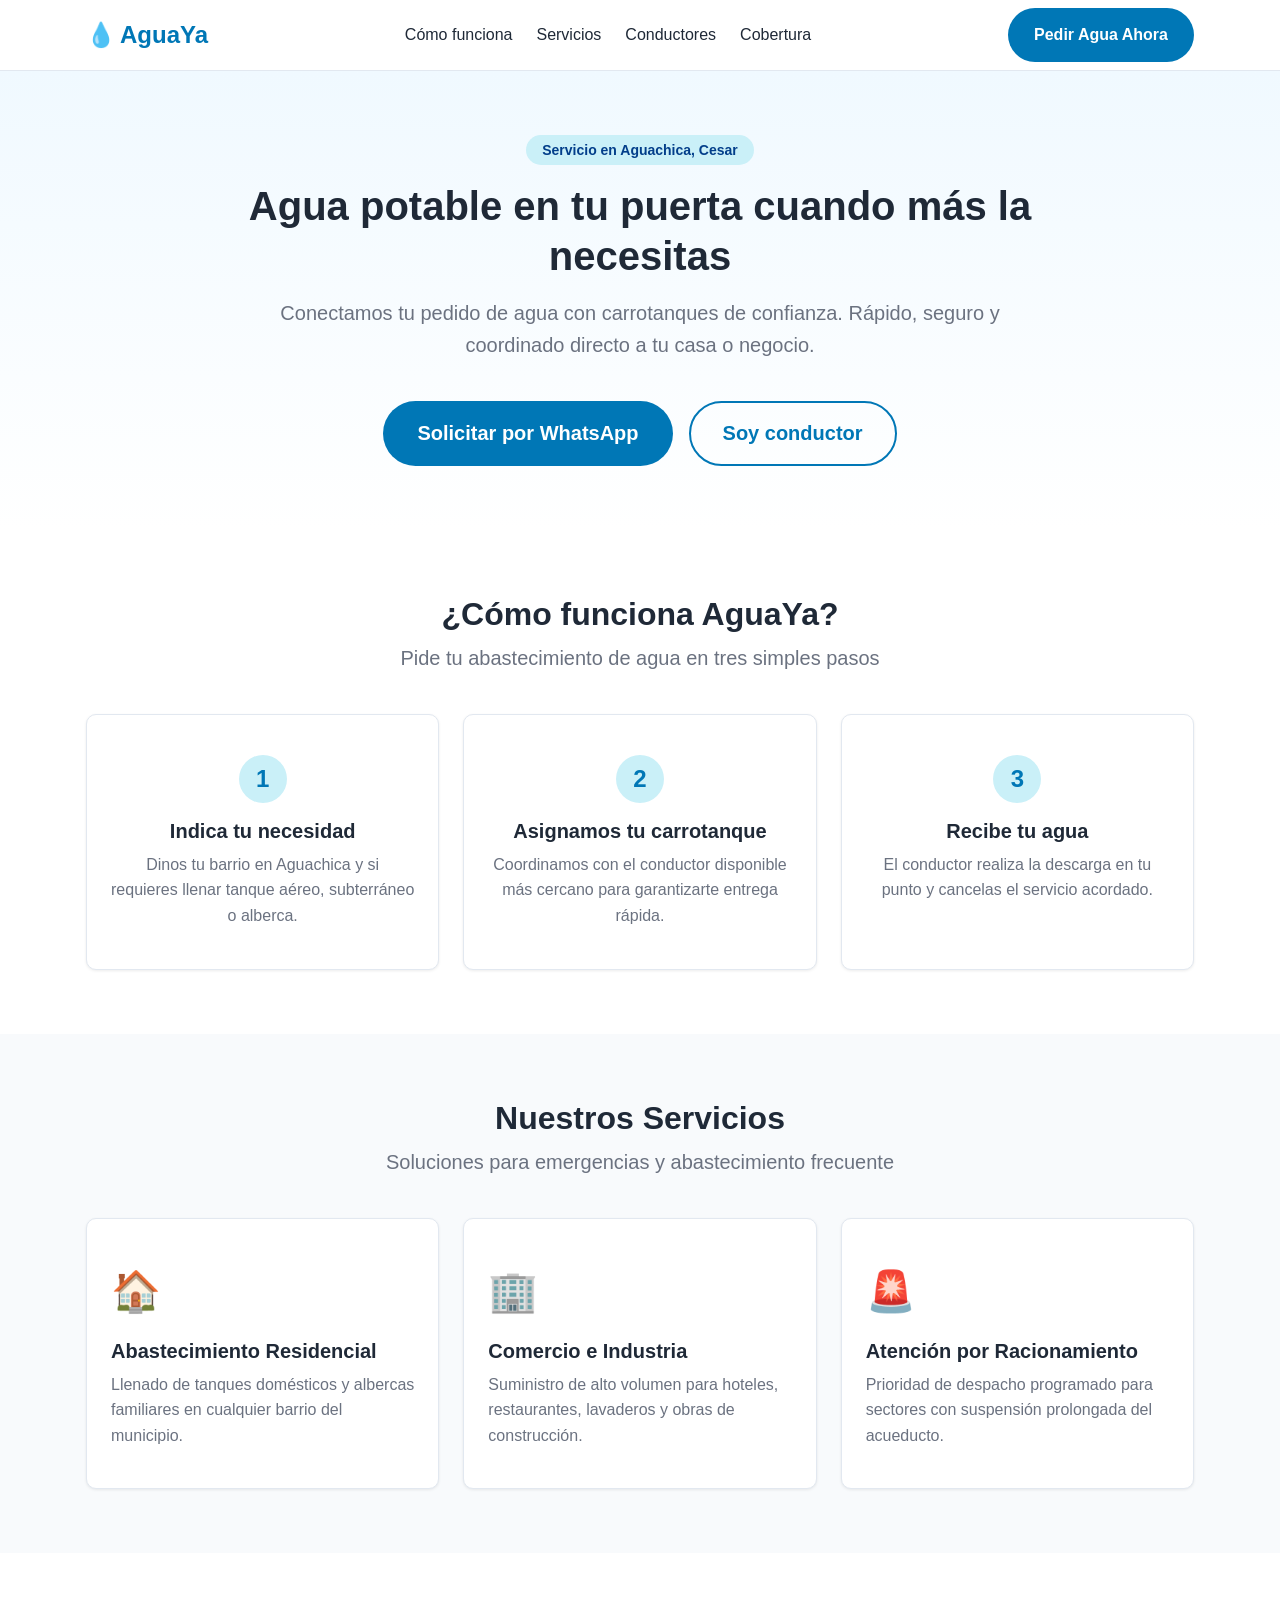
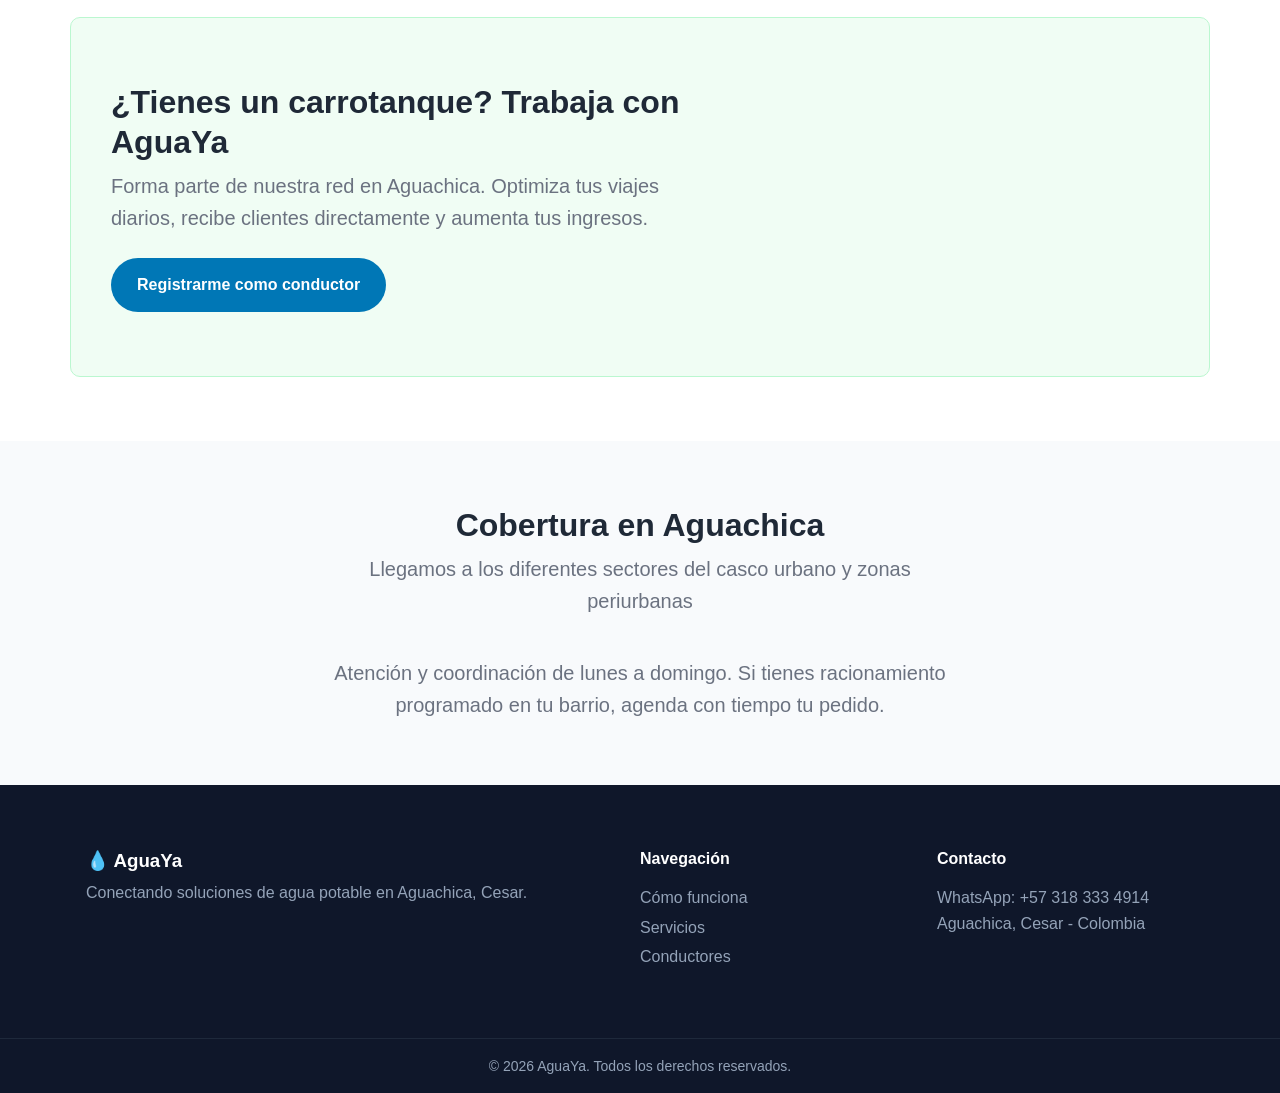
==== frontend/index.html @ 8d47827a "feat(frontend): implementar factory para acciones dinamicas de whatsapp" ====
<!DOCTYPE html>
<!-- 
  ¿Qué es?
  Declaración del tipo de documento HTML5 e idioma de la página.
  ¿De qué se encarga?
  Indica al navegador que use el estándar moderno HTML5 y que el contenido principal está en español.
-->
<html lang="es">
<head>
  <!-- Juego de caracteres UTF-8: permite tildes, signos de puntuación y caracteres en español -->
  <meta charset="UTF-8">

  <!-- Viewport: fundamental para diseño responsive. Asegura que la escala se adapte al ancho de pantalla del móvil -->
  <meta name="viewport" content="width=device-width, initial-scale=1.0">

  <title>AguaYa | Abastecimiento de Agua en Aguachica</title>
  
  <!-- 
    ENLACES A HOJAS DE ESTILO EXTERNAS (Modularización CSS)
    ¿De qué se encarga cada una?
    1. reset.css: Elimina márgenes y comportamientos inconsistentes entre navegadores.
    2. variables.css: Almacena colores de marca, tipografías y espaciados estándar.
    3. global.css: Define fuentes globales, etiquetas base y utilidades.
    4. layout.css: Controla la estructura general, contenedores y cuadrículas (grid).
    5. components.css: Estiliza elementos interactivos (botones, tarjetas, barra superior).
    6. responsive.css: Reglas para adaptar la apariencia en pantallas móviles y tablets.
  -->
  <link rel="stylesheet" href="css/reset.css">
  <link rel="stylesheet" href="css/variables.css">
  <link rel="stylesheet" href="css/global.css">
  <link rel="stylesheet" href="css/layout.css">
  <link rel="stylesheet" href="css/components.css">
  <link rel="stylesheet" href="css/responsive.css">
</head>
<body>

  <!-- ==========================================================================
       1. BARRA DE NAVEGACIÓN (Navbar)
       ¿Qué es? Encabezado fijo o superior de la página.
       ¿De qué se encarga? Permite al usuario identificar la marca, navegar por las
       secciones clave mediante enlaces ancla (#) y tener acceso inmediato al pedido de agua.
       ========================================================================== -->
  <header class="navbar" id="inicio">
    <div class="container navbar__container">
      
      <!-- Logotipo de la marca con enlace para volver al inicio -->
      <a href="#inicio" class="navbar__logo">
        <span class="navbar__logo-icon">💧</span> AguaYa
      </a>

      <!-- Menú de navegación anclado a las distintas secciones de la misma página -->
      <nav class="navbar__menu">
        <a href="#como-funciona" class="navbar__link">Cómo funciona</a>
        <a href="#servicios" class="navbar__link">Servicios</a>
        <a href="#conductores" class="navbar__link">Conductores</a>
        <a href="#cobertura" class="navbar__link">Cobertura</a>
      </nav>

      <!-- Botón de llamada a la acción (CTA) directo a WhatsApp con mensaje precargado -->
      <button type="button" class="btn btn--primary navbar__cta" data-wa-action="request_service">
        Pedir Agua Ahora
      </button>

    </div>
  </header>

  <main>
    <!-- ==========================================================================
         2. SECCIÓN HERO (Encabezado Principal)
         ¿Qué es? La primera pantalla visible al entrar a la web.
         ¿De qué se encarga? Captar la atención en menos de 5 segundos, comunicar el
         propósito de AguaYa y ofrecer las acciones prioritarias (pedir agua o unirse como conductor).
         ========================================================================== -->
    <section class="hero">
      <div class="container hero__container">
        <div class="hero__content">
          
          <!-- Insignia de contexto local para generar cercanía y confianza en Aguachica -->
          <span class="badge">Servicio en Aguachica, Cesar</span>
          
          <!-- Propuesta de valor principal -->
          <h1 class="hero__title">Agua potable en tu puerta cuando más la necesitas</h1>
          
          <p class="hero__description">
            Conectamos tu pedido de agua con carrotanques de confianza. Rápido, seguro y coordinado directo a tu casa o negocio.
          </p>

          <!-- Acciones principales: clientes por WhatsApp y conductores -->
          <div class="hero__actions">
            <button type="button" class="btn btn--primary btn--large" data-wa-action="request_service">
              Solicitar por WhatsApp
            </button>
            <a href="#conductores" class="btn btn--secondary btn--large">
              Soy conductor
            </a>
          </div>

        </div>
      </div>
    </section>

    <!-- ==========================================================================
         3. CÓMO FUNCIONA
         ¿Qué es? Guía visual del proceso del servicio.
         ¿De qué se encarga? Reducir la incertidumbre del usuario mostrando que
         el servicio se solicita y recibe en solo 3 pasos directos.
         ========================================================================== -->
    <section class="section how-it-works" id="como-funciona">
      <div class="container">
        <h2 class="section__title">¿Cómo funciona AguaYa?</h2>
        <p class="section__subtitle">Pide tu abastecimiento de agua en tres simples pasos</p>
        
        <div class="grid grid--3">
          <!-- Paso 1: Información inicial del cliente -->
          <article class="card-step">
            <div class="card-step__number">1</div>
            <h3 class="card-step__title">Indica tu necesidad</h3>
            <p class="card-step__text">Dinos tu barrio en Aguachica y si requieres llenar tanque aéreo, subterráneo o alberca.</p>
          </article>

          <!-- Paso 2: Intermediación y despacho -->
          <article class="card-step">
            <div class="card-step__number">2</div>
            <h3 class="card-step__title">Asignamos tu carrotanque</h3>
            <p class="card-step__text">Coordinamos con el conductor disponible más cercano para garantizarte entrega rápida.</p>
          </article>

          <!-- Paso 3: Entrega y pago -->
          <article class="card-step">
            <div class="card-step__number">3</div>
            <h3 class="card-step__title">Recibe tu agua</h3>
            <p class="card-step__text">El conductor realiza la descarga en tu punto y cancelas el servicio acordado.</p>
          </article>
        </div>
      </div>
    </section>

    <!-- ==========================================================================
         4. SERVICIOS
         ¿Qué es? Catálogo o desglose de las modalidades de abastecimiento.
         ¿De qué se encarga? Clarificar que el servicio atiende tanto necesidades
         hogareñas comunes como requerimientos de mayor volumen o contingencias.
         ========================================================================== -->
    <section class="section section--alt services" id="servicios">
      <div class="container">
        <h2 class="section__title">Nuestros Servicios</h2>
        <p class="section__subtitle">Soluciones para emergencias y abastecimiento frecuente</p>

        <div class="grid grid--3">
          <!-- Servicio 1: Casas / Hogares -->
          <div class="card-service">
            <div class="card-service__icon">🏠</div>
            <h3 class="card-service__title">Abastecimiento Residencial</h3>
            <p class="card-service__text">Llenado de tanques domésticos y albercas familiares en cualquier barrio del municipio.</p>
          </div>

          <!-- Servicio 2: Empresas / Negocios -->
          <div class="card-service">
            <div class="card-service__icon">🏢</div>
            <h3 class="card-service__title">Comercio e Industria</h3>
            <p class="card-service__text">Suministro de alto volumen para hoteles, restaurantes, lavaderos y obras de construcción.</p>
          </div>

          <!-- Servicio 3: Contingencias por suspensión de acueducto -->
          <div class="card-service">
            <div class="card-service__icon">🚨</div>
            <h3 class="card-service__title">Atención por Racionamiento</h3>
            <p class="card-service__text">Prioridad de despacho programado para sectores con suspensión prolongada del acueducto.</p>
          </div>
        </div>
      </div>
    </section>

    <!-- ==========================================================================
         5. SECCIÓN PARA CONDUCTORES
         ¿Qué es? Bloque de captación de oferta (carrotanqueros).
         ¿De qué se encarga? Reclutar conductores para expandir la red de servicio
         y asegurar disponibilidad de viajes en Aguachica.
         ========================================================================== -->
    <section class="section drivers" id="conductores">
      <div class="container drivers__container">
        <div class="drivers__content">
          <h2 class="section__title section__title--left">¿Tienes un carrotanque? Trabaja con AguaYa</h2>
          <p class="drivers__text">
            Forma parte de nuestra red en Aguachica. Optimiza tus viajes diarios, recibe clientes directamente y aumenta tus ingresos.
          </p>
          <!-- Botón para conductores con ID para enlace dinámico -->
          <button type="button" class="btn btn--primary" data-wa-action="driver_register">
            Registrarme como conductor
          </button>
        </div>
      </div>
    </section>

    <!-- ==========================================================================
         6. COBERTURA LOCAL
         ¿Qué es? Información sobre el radio de operación geográfica.
         ¿De qué se encarga? Informar a los vecinos de Aguachica que el servicio
         cubre toda la zona y anticipar la gestión de pedidos ante cortes programados.
         ========================================================================== -->
    <section class="section section--alt coverage" id="cobertura">
      <div class="container text-center">
        <h2 class="section__title">Cobertura en Aguachica</h2>
        <p class="section__subtitle">Llegamos a los diferentes sectores del casco urbano y zonas periurbanas</p>
        <p class="coverage__info">
          Atención y coordinación de lunes a domingo. Si tienes racionamiento programado en tu barrio, agenda con tiempo tu pedido.
        </p>
      </div>
    </section>
  </main>

  <!-- ==========================================================================
       7. PIE DE PÁGINA (Footer)
       ¿Qué es? El cierre inferior de la plataforma.
       ¿De qué se encarga? Proporcionar enlaces rápidos de navegación, datos de contacto
       directo y los créditos legales de la plataforma.
       ========================================================================== -->
  <footer class="footer">
    <div class="container footer__container">
      
      <!-- Identidad y resumen -->
      <div class="footer__brand">
        <h3>💧 AguaYa</h3>
        <p>Conectando soluciones de agua potable en Aguachica, Cesar.</p>
      </div>

      <!-- Accesos rápidos secundarios -->
      <div class="footer__links">
        <h4>Navegación</h4>
        <ul>
          <li><a href="#como-funciona">Cómo funciona</a></li>
          <li><a href="#servicios">Servicios</a></li>
          <li><a href="#conductores">Conductores</a></li>
        </ul>
      </div>

      <!-- Canales de contacto -->
      <div class="footer__contact">
        <h4>Contacto</h4>
        <p>WhatsApp: +57 318 333 4914</p>
        <p>Aguachica, Cesar - Colombia</p>
      </div>

    </div>
    
    <!-- Franja de derechos de autor -->
    <div class="footer__bottom">
      <p>&copy; 2026 AguaYa. Todos los derechos reservados.</p>
    </div>
  </footer>
  <script type="module" src="js/modules/home.js"></script>
</body>
</html>
---- frontend/css/variables.css ----
/* ==========================================================================
   VARIABLES GLOBALES (Design Tokens) - AguaYa
   ¿Qué es?
   Un archivo centralizado de variables nativas de CSS (:root).
   
   ¿De qué se encarga?
   Define los valores estándar reutilizables (colores de identidad, fuentes, 
   sombras, radios de borde y espaciados).
   
   ¿Por qué se hace así?
   Garantiza coherencia visual. Si en el futuro se decide cambiar el tono de 
   azul o la tipografía, solo se modifica aquí una sola vez y el cambio se 
   refleja de inmediato en toda la aplicación sin tocar cada clase.
   ========================================================================== */

:root {
  /* --- PALETA DE COLORES INSTITUCIONAL --- */
  
  /* Azul principal: Representa agua, confianza y pureza. Se usa en botones de acción y destacados */
  --color-primary: #0077b6;
  
  /* Azul oscuro: Efecto hover al pasar el cursor sobre elementos interactivos */
  --color-primary-hover: #023e8a;

  /* Celeste brillante: Acentos visuales e insignias secundarias */
  --color-accent: #00b4d8;
  
  /* Fondo suave del acento: Usado en pastillas/badges de información */
  --color-accent-light: #caf0f8;

  /* Verde WhatsApp: Canal principal de contacto y conversión en Aguachica */
  --color-whatsapp: #25d366;
  --color-whatsapp-hover: #1eb857;

  /* Tonos neutros para fondos y textos legibles */
  --color-text-main: #1f2937;       /* Gris carbón oscuro para lectura cómoda */
  --color-text-muted: #6b7280;      /* Gris intermedio para subtítulos y descripciones */
  --color-bg-light: #ffffff;        /* Blanco base de fondo */
  --color-bg-alt: #f8fafc;          /* Gris muy tenue para alternar secciones visualmente */
  --color-border: #e2e8f0;          /* Líneas divisorias y bordes de tarjetas */

  /* --- TIPOGRAFÍA --- */
  
  /* Pila de fuentes del sistema: Carga ultra rápida sin depender de fuentes externas en zonas de baja señal */
  --font-family-base: -apple-system, BlinkMacSystemFont, "Segoe UI", Roboto, Helvetica, Arial, sans-serif;

  /* Escala tipográfica armónica */
  --font-size-sm: 0.875rem;   /* ~14px: Textos legales, fechas y badges */
  --font-size-base: 1rem;     /* ~16px: Texto estándar de lectura */
  --font-size-lg: 1.25rem;    /* ~20px: Subtítulos destacados */
  --font-size-xl: 1.5rem;     /* ~24px: Títulos de tarjetas y módulos */
  --font-size-2xl: 2rem;      /* ~32px: Títulos de secciones */
  --font-size-3xl: 2.5rem;    /* ~40px: Titular principal del Hero */

  /* --- ESPACIADOS Y MAQUETACIÓN --- */
  
  /* Escala de espaciado modular para márgenes (margin) y rellenos (padding) */
  --spacing-xs: 0.25rem;  /* 4px */
  --spacing-sm: 0.5rem;   /* 8px */
  --spacing-md: 1rem;     /* 16px */
  --spacing-lg: 1.5rem;   /* 24px */
  --spacing-xl: 2.5rem;   /* 40px */
  --spacing-2xl: 4rem;    /* 64px */

  /* Ancho máximo de contenido para que no se estire de forma infinita en pantallas grandes */
  --container-max-width: 1140px;

  /* --- FORMAS, BORDES Y SOMBRAS --- */
  
  /* Redondeo de esquinas */
  --border-radius-sm: 6px;       /* Tarjetas pequeñas y cajas de texto */
  --border-radius-md: 10px;      /* Tarjetas de servicios y contenedores */
  --border-radius-pill: 50px;    /* Botones y pastillas redondas */

  /* Sombras para dar profundidad y relieve a los elementos interactivos */
  --shadow-sm: 0 1px 3px rgba(0, 0, 0, 0.08);
  --shadow-md: 0 4px 6px -1px rgba(0, 0, 0, 0.1), 0 2px 4px -1px rgba(0, 0, 0, 0.06);

  /* Transición fluida para efectos al pasar el cursor (hover) */
  --transition-normal: all 0.2s ease-in-out;
}
---- frontend/css/global.css ----
/* ==========================================================================
   ESTILOS GLOBALES - AguaYa
   ¿Qué es?
   Reglas de estilo de alto nivel aplicadas a todo el documento HTML.
   
   ¿De qué se encarga?
   Define la tipografía por defecto, el interlineado, los colores base de lectura,
   los encabezados (h1, h2, h3, h4) y clases de utilidad reutilizables.
   
   ¿Por qué se hace así?
   Asegura coherencia tipográfica en todas las páginas sin repetir reglas en
   múltiples selectores. Consume las variables creadas en variables.css.
   ========================================================================== */

/* 
   Cuerpo principal de la web:
   ¿De qué se encarga? Establece la fuente del sistema, tamaño base (16px), 
   altura de línea óptima para lectura y colores de fondo y texto por defecto.
*/
body {
  font-family: var(--font-family-base);
  font-size: var(--font-size-base);
  line-height: 1.6;
  color: var(--color-text-main);
  background-color: var(--color-bg-light);
}

/* 
   Encabezados (Títulos y Subtítulos):
   ¿De qué se encarga? Unifica el peso de la letra y reduce el interlineado 
   para evitar que títulos largos se vean demasiado separados entre líneas.
*/
h1, h2, h3, h4 {
  color: var(--color-text-main);
  line-height: 1.25;
  font-weight: 700;
}

/* 
   Clase de utilidad: Alineación centrada
   ¿De qué se encarga? Permite centrar textos o bloques cuando una sección lo requiere.
*/
.text-center {
  text-align: center;
}

/* 
   Componente visual: Insignia de contexto local (.badge)
   ¿Qué es? La pequeña pastilla de color situada sobre el título principal en el Hero.
   ¿De qué se encarga? Resalta visualmente que el servicio opera en Aguachica, Cesar,
   creando confianza y pertenencia local de inmediato.
*/
.badge {
  display: inline-block;
  padding: var(--spacing-xs) var(--spacing-md);
  background-color: var(--color-accent-light);
  color: var(--color-primary-hover);
  border-radius: var(--border-radius-pill);
  font-size: var(--font-size-sm);
  font-weight: 600;
  margin-bottom: var(--spacing-md);
}
---- frontend/css/layout.css ----
/* ==========================================================================
   LAYOUT Y ESTRUCTURA GENERAL - AguaYa
   ¿Qué es?
   El esqueleto que organiza los anchos, márgenes de sección y distribuciones
   en columnas de la página.
   
   ¿De qué se encarga?
   1. Centrar el contenido dentro de un ancho máximo (.container).
   2. Dar espacio vertical consistente entre secciones (.section).
   3. Organizar las tarjetas de servicios y pasos en cuadrículas (.grid).
   
   ¿Por qué se hace así?
   Separa la estructura espacial del diseño de los componentes individuales,
   haciendo que el sitio sea ordenado y predecible.
   ========================================================================== */

/* 
   Contenedor principal (.container):
   ¿De qué se encarga? Centra el contenido horizontalmente (margin: 0 auto) 
   y le pone un tope de ancho (1140px) para que en monitores grandes la página 
   no se estire de forma incómoda a la vista. El padding lateral evita que 
   el texto toque los bordes de la pantalla.
*/
.container {
  width: 100%;
  max-width: var(--container-max-width);
  margin-left: auto;
  margin-right: auto;
  padding-left: var(--spacing-md);
  padding-right: var(--spacing-md);
}

/* 
   Espaciado de secciones (.section):
   ¿De qué se encarga? Proporciona un respiro visual vertical (arriba y abajo) 
   a cada bloque de la landing (Servicios, Cómo funciona, etc.).
*/
.section {
  padding-top: var(--spacing-2xl);
  padding-bottom: var(--spacing-2xl);
}

/* 
   Sección con fondo alternativo (.section--alt):
   ¿De qué se encarga? Rompe la monotonía del fondo blanco aplicando un gris muy suave,
   ayudando al usuario a distinguir visualmente cuándo termina un bloque y empieza otro.
*/
.section--alt {
  background-color: var(--color-bg-alt);
}

/* 
   Títulos y subtítulos de sección:
   ¿De qué se encarga? Da jerarquía y consistencia visual a los encabezados
   de "¿Cómo funciona?", "Servicios", etc.
*/
.section__title {
  font-size: var(--font-size-2xl);
  text-align: center;
  margin-bottom: var(--spacing-sm);
  color: var(--color-text-main);
}

/* Modificador para cuando el título de sección deba alinearse a la izquierda */
.section__title--left {
  text-align: left;
}

.section__subtitle {
  font-size: var(--font-size-lg);
  color: var(--color-text-muted);
  text-align: center;
  max-width: 650px;
  margin-left: auto;
  margin-right: auto;
  margin-bottom: var(--spacing-xl);
}

/* 
   Sistema de cuadrícula (.grid):
   ¿De qué se encarga? Usa CSS Grid moderno para ubicar las tarjetas de pasos 
   y servicios una al lado de otra en columnas ordenadas de igual tamaño.
*/
.grid {
  display: grid;
  gap: var(--spacing-lg);
}

/* Cuadrícula de 3 columnas para pantallas de escritorio */
.grid--3 {
  grid-template-columns: repeat(3, 1fr);
}
---- frontend/css/components.css ----
/* ==========================================================================
   COMPONENTES DE LA INTERFAZ - AguaYa
   ¿Qué es?
   El catálogo de piezas visuales e interactivas de la aplicación (UI Components).
   
   ¿De qué se encarga?
   Estiliza los botones (.btn), la barra de navegación (.navbar), el encabezado (.hero),
   las tarjetas de pasos (.card-step), las tarjetas de servicios (.card-service),
   el bloque de conductores y el pie de página (.footer).
   
   ¿Por qué se hace así?
   Sigue la metodología de diseño modular (BEM-like). Cada componente es independiente,
   lo que facilita reutilizar un botón o una tarjeta en cualquier otra página del sistema.
   ========================================================================== */

/* --------------------------------------------------------------------------
   1. BOTONES (.btn)
   ¿De qué se encarga? Da formato a los enlaces y botones clicables, controlando
   márgenes internos, bordes redondeados y transiciones al pasar el cursor.
   -------------------------------------------------------------------------- */
.btn {
  display: inline-flex;
  align-items: center;
  justify-content: center;
  padding: 0.75rem 1.5rem;
  border-radius: var(--border-radius-pill);
  font-weight: 600;
  text-align: center;
  cursor: pointer;
  transition: var(--transition-normal);
  border: 2px solid transparent;
}

/* Botón primario: Conexión principal hacia WhatsApp y acciones destacadas */
.btn--primary {
  background-color: var(--color-primary);
  color: #ffffff;
}

.btn--primary:hover {
  background-color: var(--color-primary-hover);
  transform: translateY(-2px);
  box-shadow: var(--shadow-md);
}

/* Botón secundario: Contorno sutil para acciones alternas (ej. "Soy conductor") */
.btn--secondary {
  background-color: transparent;
  border-color: var(--color-primary);
  color: var(--color-primary);
}

.btn--secondary:hover {
  background-color: var(--color-accent-light);
  transform: translateY(-2px);
}

/* Modificador de tamaño grande para llamadas a la acción en la sección Hero */
.btn--large {
  padding: 0.9rem 2rem;
  font-size: var(--font-size-lg);
}


/* --------------------------------------------------------------------------
   2. BARRA DE NAVEGACIÓN (.navbar)
   ¿De qué se encarga? Mantiene la cabecera limpia, fija en la parte superior,
   con logo a la izquierda, menú centrado y botón de acción a la derecha.
   -------------------------------------------------------------------------- */
.navbar {
  background-color: var(--color-bg-light);
  border-bottom: 1px solid var(--color-border);
  position: sticky;
  top: 0;
  z-index: 1000; /* Asegura que la barra quede por encima del contenido al hacer scroll */
  padding: var(--spacing-sm) 0;
}

.navbar__container {
  display: flex;
  align-items: center;
  justify-content: space-between;
}

.navbar__logo {
  font-size: var(--font-size-xl);
  font-weight: 700;
  color: var(--color-primary);
  display: flex;
  align-items: center;
  gap: var(--spacing-xs);
}

.navbar__menu {
  display: flex;
  gap: var(--spacing-lg);
}

.navbar__link {
  color: var(--color-text-main);
  font-weight: 500;
  transition: var(--transition-normal);
}

.navbar__link:hover {
  color: var(--color-primary);
}


/* --------------------------------------------------------------------------
   3. SECCIÓN HERO (.hero)
   ¿Qué es?
   El encabezado de impacto visual inicial.
   
   ¿De qué se encarga?
   Centra matemática y visualmente todos los textos, la insignia y los botones.
   -------------------------------------------------------------------------- */
.hero {
  padding: var(--spacing-2xl) 0;
  background: linear-gradient(180deg, #f0f9ff 0%, #ffffff 100%);
  width: 100%;
}

/* 
   Contenedor interno del Hero:
   ¿De qué se encarga? Usa flexbox centrado para que todo el bloque hijo
   quede matemáticamente en el medio de la pantalla sin desviaciones.
*/
.hero__container {
  display: flex;
  justify-content: center;
  align-items: center;
}

/* 
   Bloque de contenido del Hero:
   ¿De qué se encarga? Limita el ancho de lectura a 800px para que las líneas
   no sean difíciles de leer y centra explícitamente textos y elementos internos.
*/
.hero__content {
  max-width: 800px;
  width: 100%;
  margin: 0 auto;
  text-align: center;
  display: flex;
  flex-direction: column;
  align-items: center; /* Centra la insignia y los botones en el eje horizontal */
}

.hero__title {
  font-size: var(--font-size-3xl);
  margin-bottom: var(--spacing-md);
  color: var(--color-text-main);
  text-align: center;
}

.hero__description {
  font-size: var(--font-size-lg);
  color: var(--color-text-muted);
  margin-bottom: var(--spacing-xl);
  line-height: 1.6;
  text-align: center;
}

/* 
   Contenedor de botones de acción:
   ¿De qué se encarga? Centra los botones de WhatsApp y Conductor lado a lado.
*/
.hero__actions {
  display: flex;
  justify-content: center;
  align-items: center;
  gap: var(--spacing-md);
  flex-wrap: wrap;
  width: 100%;
}


/* --------------------------------------------------------------------------
   4. TARJETAS DE PASOS (.card-step)
   ¿De qué se encarga? Estiliza los 3 pasos de "¿Cómo funciona?" con un círculo
   numérico distintivo arriba de cada tarjeta.
   -------------------------------------------------------------------------- */
.card-step {
  background-color: var(--color-bg-light);
  padding: var(--spacing-xl) var(--spacing-lg);
  border-radius: var(--border-radius-md);
  border: 1px solid var(--color-border);
  text-align: center;
  box-shadow: var(--shadow-sm);
  transition: var(--transition-normal);
}

.card-step:hover {
  transform: translateY(-4px);
  box-shadow: var(--shadow-md);
}

.card-step__number {
  width: 48px;
  height: 48px;
  margin: 0 auto var(--spacing-md);
  background-color: var(--color-accent-light);
  color: var(--color-primary);
  font-size: var(--font-size-xl);
  font-weight: 700;
  border-radius: 50%;
  display: flex;
  align-items: center;
  justify-content: center;
}

.card-step__title {
  font-size: var(--font-size-lg);
  margin-bottom: var(--spacing-sm);
}

.card-step__text {
  color: var(--color-text-muted);
  font-size: var(--font-size-base);
}


/* --------------------------------------------------------------------------
   5. TARJETAS DE SERVICIOS (.card-service)
   ¿De qué se encarga? Muestra las opciones de abastecimiento (residencial,
   comercio, racionamiento) con ícono llamativo y fondo blanco limpio.
   -------------------------------------------------------------------------- */
.card-service {
  background-color: var(--color-bg-light);
  padding: var(--spacing-xl) var(--spacing-lg);
  border-radius: var(--border-radius-md);
  border: 1px solid var(--color-border);
  box-shadow: var(--shadow-sm);
  transition: var(--transition-normal);
}

.card-service:hover {
  border-color: var(--color-accent);
  box-shadow: var(--shadow-md);
  transform: translateY(-4px);
}

.card-service__icon {
  font-size: 2.5rem;
  margin-bottom: var(--spacing-md);
}

.card-service__title {
  font-size: var(--font-size-lg);
  margin-bottom: var(--spacing-sm);
}

.card-service__text {
  color: var(--color-text-muted);
}


/* --------------------------------------------------------------------------
   6. SECCIÓN DE CONDUCTORES (.drivers)
   ¿De qué se encarga? Contenedor destacado con borde azul suave e invitación
   clara para captar dueños de carrotanques.
   -------------------------------------------------------------------------- */
.drivers__container {
  background-color: #f0fdf4; /* Tono verde muy suave que transmite oportunidad de ingresos */
  border: 1px solid #bbf7d0;
  border-radius: var(--border-radius-md);
  padding: var(--spacing-2xl) var(--spacing-xl);
}

.drivers__content {
  max-width: 600px;
}

.drivers__text {
  color: var(--color-text-muted);
  font-size: var(--font-size-lg);
  margin-bottom: var(--spacing-lg);
}


/* --------------------------------------------------------------------------
   7. COBERTURA (.coverage)
   ¿De qué se encarga? Espacio de texto informativo sobre las zonas de Aguachica.
   -------------------------------------------------------------------------- */
.coverage__info {
  font-size: var(--font-size-lg);
  color: var(--color-text-muted);
  max-width: 700px;
  margin: var(--spacing-md) auto 0;
}


/* --------------------------------------------------------------------------
   8. PIE DE PÁGINA (.footer)
   ¿De qué se encarga? Fondo oscuro elegante para cerrar la página, con enlaces
   de navegación y datos de contacto directo.
   -------------------------------------------------------------------------- */
.footer {
  background-color: #0f172a; /* Azul noche profundo para contraste de pie */
  color: #94a3b8;
  padding-top: var(--spacing-2xl);
}

.footer__container {
  display: grid;
  grid-template-columns: 2fr 1fr 1fr;
  gap: var(--spacing-xl);
  padding-bottom: var(--spacing-2xl);
}

.footer__brand h3 {
  color: #ffffff;
  margin-bottom: var(--spacing-sm);
}

.footer__links h4,
.footer__contact h4 {
  color: #ffffff;
  margin-bottom: var(--spacing-md);
  font-size: var(--font-size-base);
}

.footer__links ul li {
  margin-bottom: var(--spacing-xs);
}

.footer__links a:hover {
  color: #ffffff;
}

.footer__bottom {
  border-top: 1px solid #1e293b;
  text-align: center;
  padding: var(--spacing-md) 0;
  font-size: var(--font-size-sm);
}
---- frontend/css/responsive.css ----
/* ==========================================================================
   DISEÑO RESPONSIVO (Media Queries) - AguaYa
   ¿Qué es?
   Reglas condicionales (@media) que reorganizan los elementos según el ancho
   de la pantalla del dispositivo.
   
   ¿De qué se encarga?
   1. En celulares y tablets: transforma las cuadrículas de 3 columnas a 1 sola.
   2. Ajusta tamaños de fuente para que los títulos no ocupen toda la pantalla.
   3. Reorganiza la barra de navegación y el pie de página para lectura vertical.
   
   ¿Por qué se hace así?
   Garantiza que la experiencia en smartphones sea tan fluida y cómoda como
   la de una aplicación móvil instalada.
   ========================================================================== */

/* --------------------------------------------------------------------------
   PANTALLAS MEDIANAS Y TABLETS (Menos de 900px de ancho)
   -------------------------------------------------------------------------- */
@media (max-width: 900px) {
  /* 
     Cuadrícula adaptable:
     Pasa de 3 columnas a 2 columnas para no apretar las tarjetas.
  */
  .grid--3 {
    grid-template-columns: repeat(2, 1fr);
  }

  /* 
     Pie de página:
     Pasa de 3 columnas horizontales a una distribución más compacta.
  */
  .footer__container {
    grid-template-columns: 1fr 1fr;
    gap: var(--spacing-lg);
  }

  .footer__brand {
    grid-column: span 2;
  }
}

/* --------------------------------------------------------------------------
   TELÉFONOS MÓVILES (Menos de 640px de ancho)
   -------------------------------------------------------------------------- */
@media (max-width: 640px) {
  /* Reducción de espaciados de sección para aprovechar mejor la pantalla pequeña */
  .section {
    padding-top: var(--spacing-xl);
    padding-bottom: var(--spacing-xl);
  }

  /* Ajuste de escala tipográfica para títulos en móviles */
  .hero__title {
    font-size: 2rem;
  }

  .section__title {
    font-size: 1.6rem;
  }

  .hero__description,
  .section__subtitle {
    font-size: var(--font-size-base);
  }

  /* 
     Barra de navegación móvil:
     Ocultamos temporalmente los enlaces secundarios para dar prioridad 
     absoluta al logo y al botón de pedir agua directo.
  */
  .navbar__menu {
    display: none;
  }

  .navbar__cta {
    padding: 0.5rem 1rem;
    font-size: var(--font-size-sm);
  }

  /* 
     Botones del Hero:
     Se estiran al 100% del ancho para facilitar el toque con el pulgar.
  */
  .hero__actions {
    flex-direction: column;
  }

  .hero__actions .btn {
    width: 100%;
  }

  /* 
     Cuadrícula en celulares:
     Pasa a 1 sola columna vertical (tarjeta sobre tarjeta).
  */
  .grid--3 {
    grid-template-columns: 1fr;
  }

  /* Sección de conductores en móviles: texto centrado y botón expandido */
  .drivers__container {
    text-align: center;
    padding: var(--spacing-xl) var(--spacing-md);
  }

  .section__title--left {
    text-align: center;
  }

  .drivers__container .btn {
    width: 100%;
  }

  /* Pie de página en móviles: 1 columna vertical centrada */
  .footer__container {
    grid-template-columns: 1fr;
    text-align: center;
  }
}
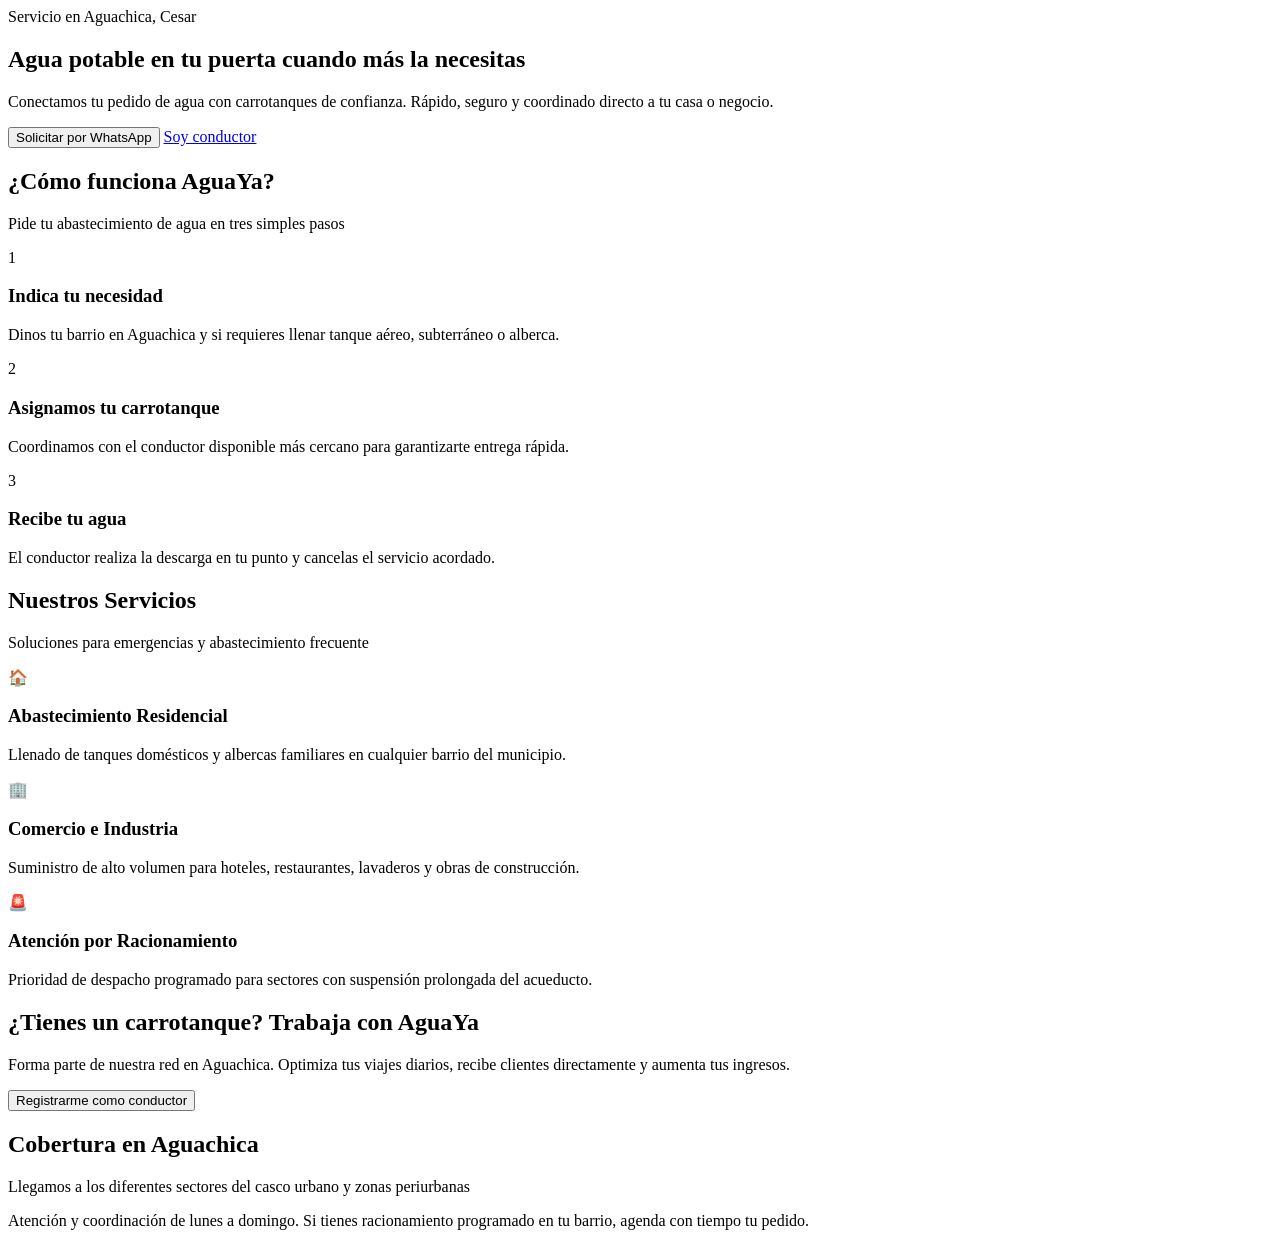
==== commit a884fc27: "refactor: mover index.html a la raiz para despliegue directo en GitHub Pages" ====
--- a/frontend/index.html
+++ b/frontend/index.html
@@ -25,12 +25,13 @@
     5. components.css: Estiliza elementos interactivos (botones, tarjetas, barra superior).
     6. responsive.css: Reglas para adaptar la apariencia en pantallas móviles y tablets.
   -->
-  <link rel="stylesheet" href="css/reset.css">
-  <link rel="stylesheet" href="css/variables.css">
-  <link rel="stylesheet" href="css/global.css">
-  <link rel="stylesheet" href="css/layout.css">
-  <link rel="stylesheet" href="css/components.css">
-  <link rel="stylesheet" href="css/responsive.css">
+  <!-- Hojas de estilo modulares -->
+  <link rel="stylesheet" href="frontend/css/reset.css">
+  <link rel="stylesheet" href="frontend/css/variables.css">
+  <link rel="stylesheet" href="frontend/css/global.css">
+  <link rel="stylesheet" href="frontend/css/layout.css">
+  <link rel="stylesheet" href="frontend/css/components.css">
+  <link rel="stylesheet" href="frontend/css/responsive.css">
 </head>
 <body>
 
@@ -40,31 +41,11 @@
        ¿De qué se encarga? Permite al usuario identificar la marca, navegar por las
        secciones clave mediante enlaces ancla (#) y tener acceso inmediato al pedido de agua.
        ========================================================================== -->
-  <header class="navbar" id="inicio">
-    <div class="container navbar__container">
-      
-      <!-- Logotipo de la marca con enlace para volver al inicio -->
-      <a href="#inicio" class="navbar__logo">
-        <span class="navbar__logo-icon">💧</span> AguaYa
-      </a>
-
-      <!-- Menú de navegación anclado a las distintas secciones de la misma página -->
-      <nav class="navbar__menu">
-        <a href="#como-funciona" class="navbar__link">Cómo funciona</a>
-        <a href="#servicios" class="navbar__link">Servicios</a>
-        <a href="#conductores" class="navbar__link">Conductores</a>
-        <a href="#cobertura" class="navbar__link">Cobertura</a>
-      </nav>
-
-      <!-- Botón de llamada a la acción (CTA) directo a WhatsApp con mensaje precargado -->
-      <button type="button" class="btn btn--primary navbar__cta" data-wa-action="request_service">
-        Pedir Agua Ahora
-      </button>
-
-    </div>
-  </header>
+    <!-- Contenedor donde se inyecta el Navbar dinámico -->
+    <div id="navbar-container"></div>
 
   <main>
+    
     <!-- ==========================================================================
          2. SECCIÓN HERO (Encabezado Principal)
          ¿Qué es? La primera pantalla visible al entrar a la web.
@@ -215,39 +196,10 @@
        ¿De qué se encarga? Proporcionar enlaces rápidos de navegación, datos de contacto
        directo y los créditos legales de la plataforma.
        ========================================================================== -->
-  <footer class="footer">
-    <div class="container footer__container">
-      
-      <!-- Identidad y resumen -->
-      <div class="footer__brand">
-        <h3>💧 AguaYa</h3>
-        <p>Conectando soluciones de agua potable en Aguachica, Cesar.</p>
-      </div>
-
-      <!-- Accesos rápidos secundarios -->
-      <div class="footer__links">
-        <h4>Navegación</h4>
-        <ul>
-          <li><a href="#como-funciona">Cómo funciona</a></li>
-          <li><a href="#servicios">Servicios</a></li>
-          <li><a href="#conductores">Conductores</a></li>
-        </ul>
-      </div>
-
-      <!-- Canales de contacto -->
-      <div class="footer__contact">
-        <h4>Contacto</h4>
-        <p>WhatsApp: +57 318 333 4914</p>
-        <p>Aguachica, Cesar - Colombia</p>
-      </div>
-
-    </div>
-    
-    <!-- Franja de derechos de autor -->
-    <div class="footer__bottom">
-      <p>&copy; 2026 AguaYa. Todos los derechos reservados.</p>
-    </div>
-  </footer>
+  <!-- Contenedor donde se inyecta el Footer dinámico -->
+  <div id="footer-container"></div>
   <script type="module" src="js/modules/home.js"></script>
+  <script type="module" src="./js/modules/home.js"></script>
+  <script type="module" src="frontend/js/modules/home.js"></script>
 </body>
 </html>
